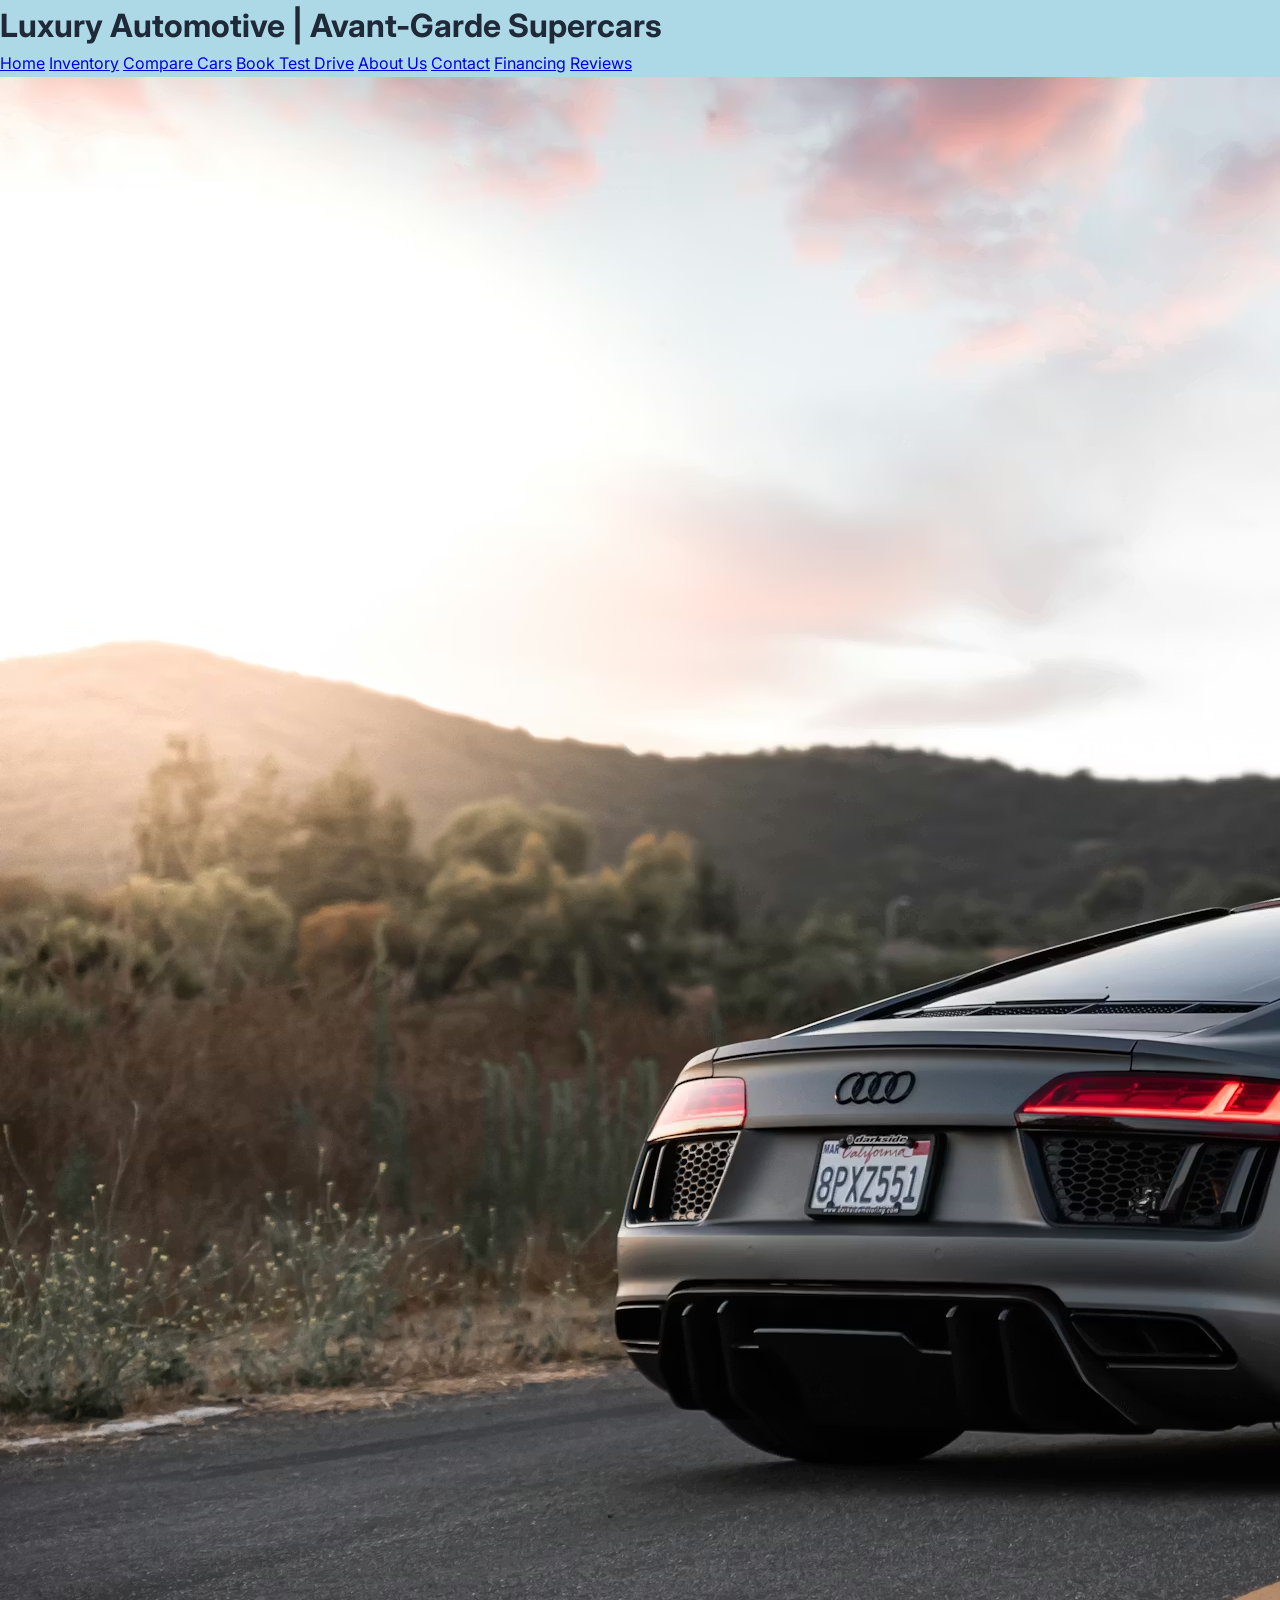
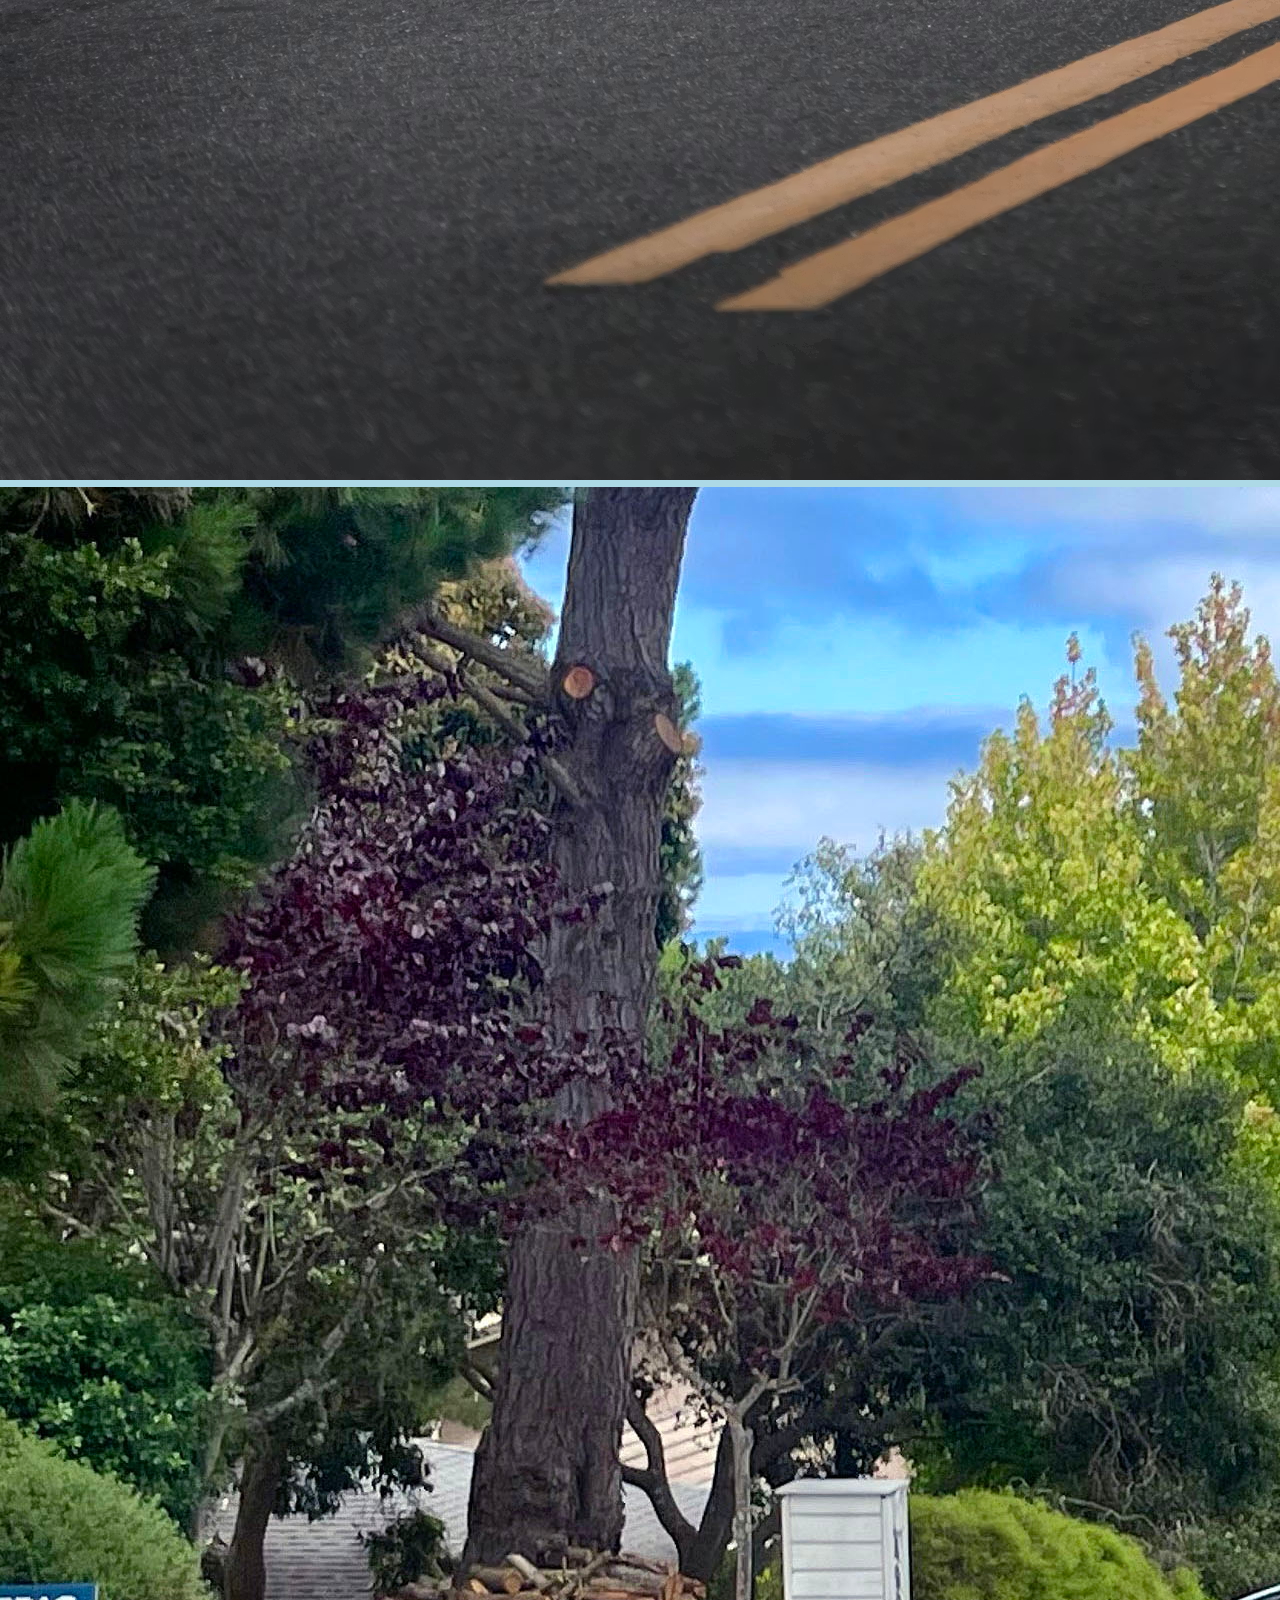
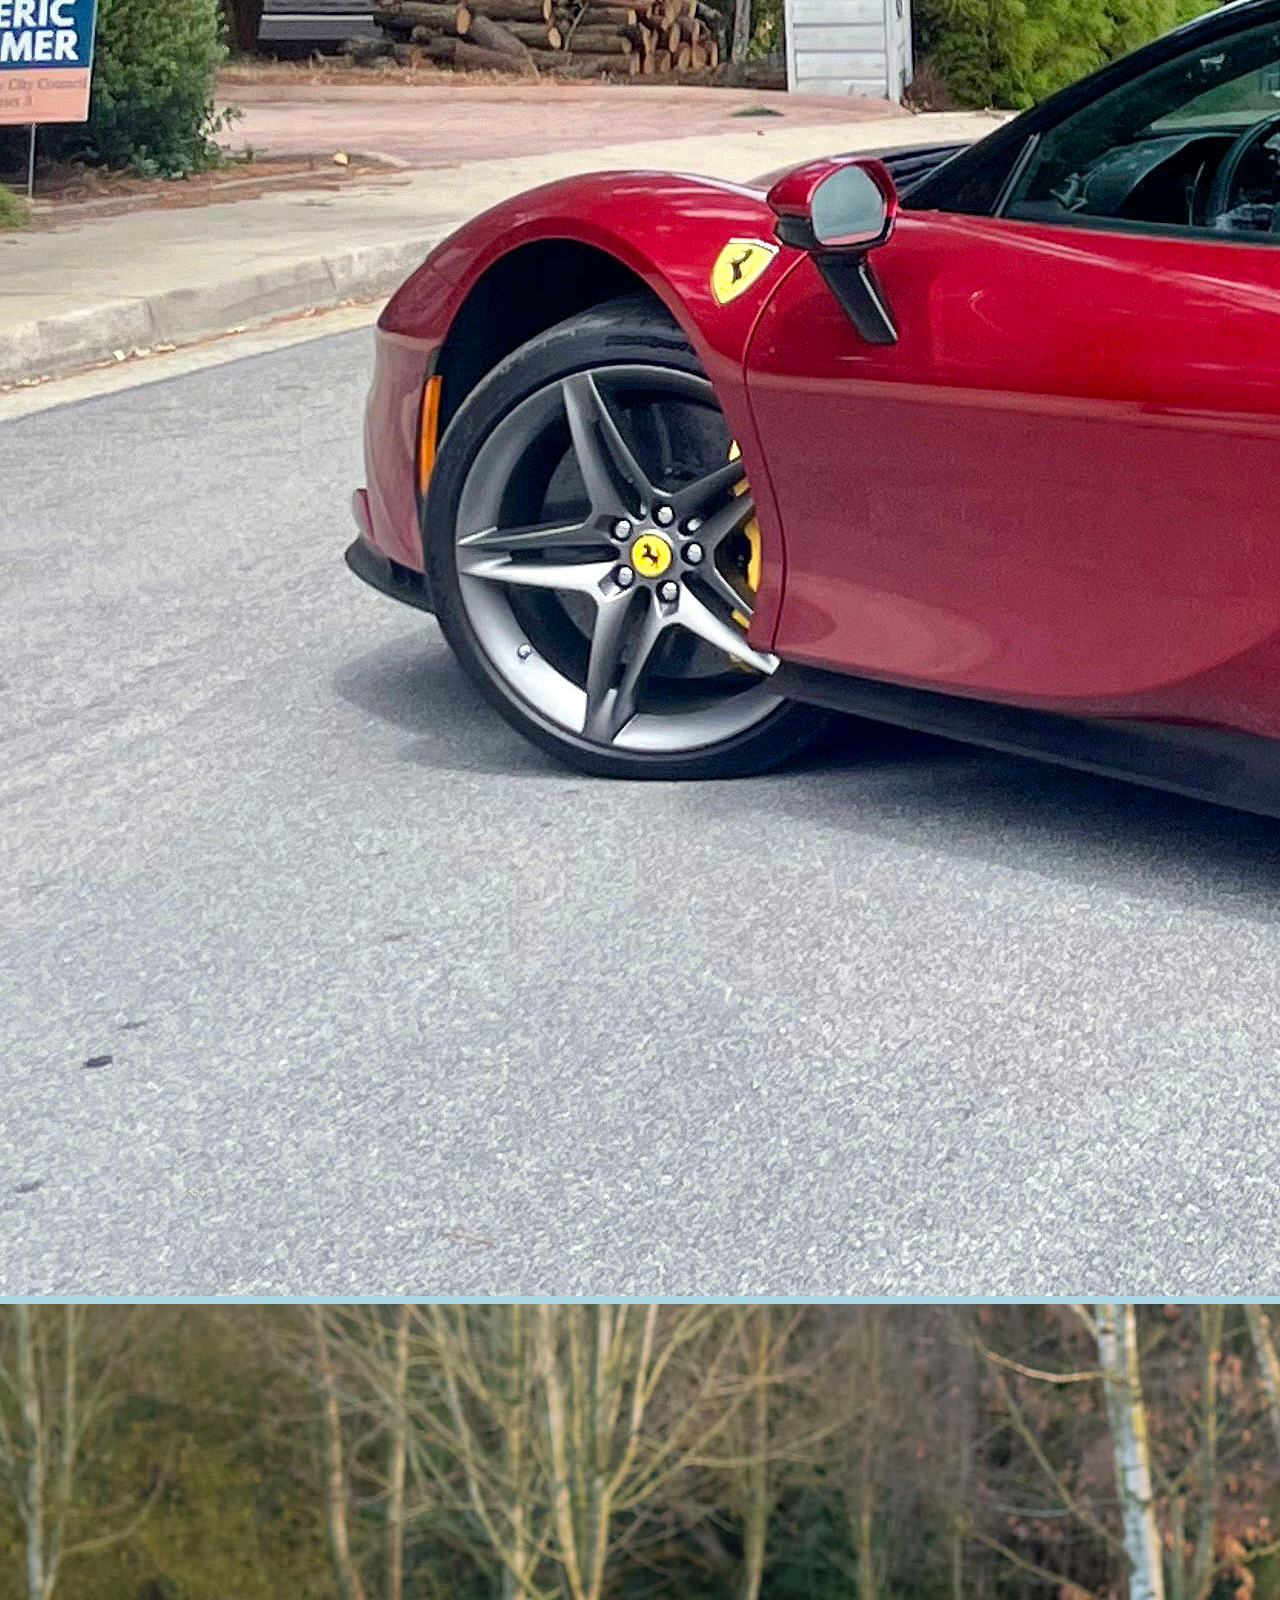
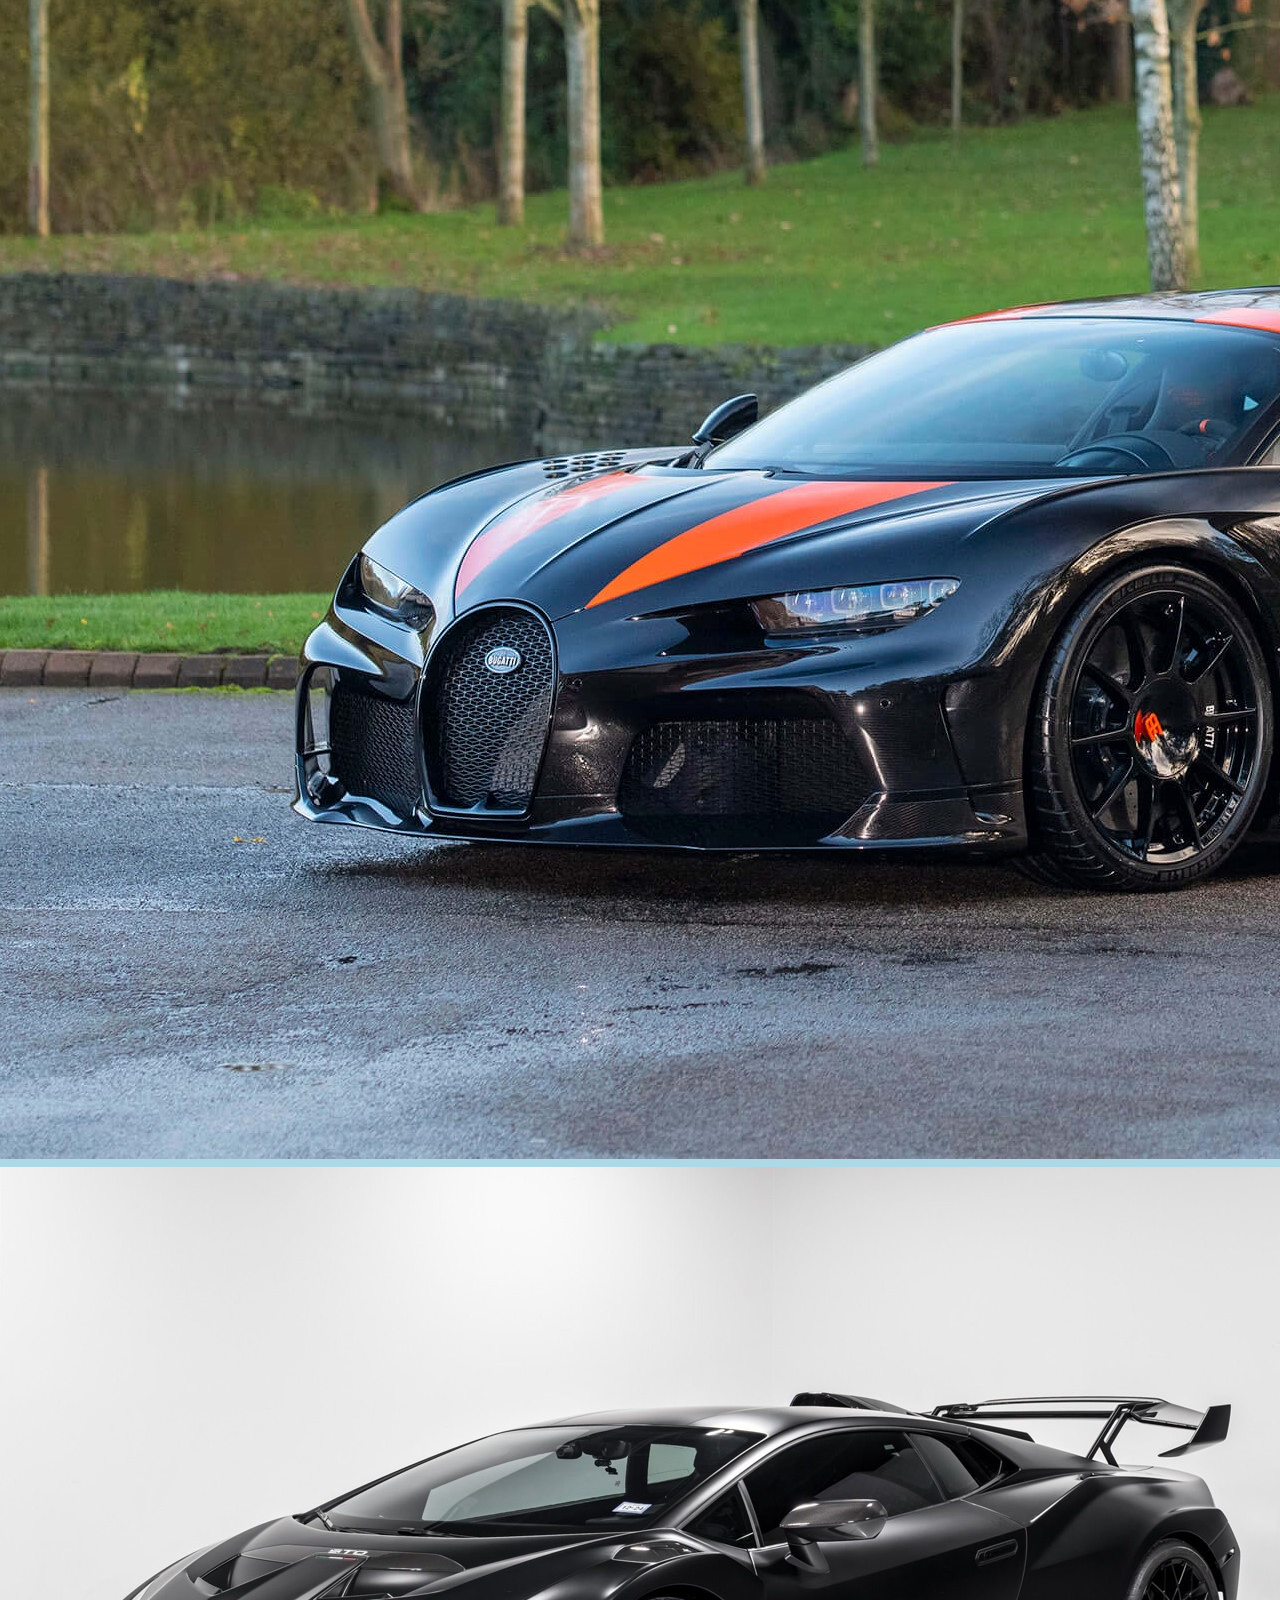
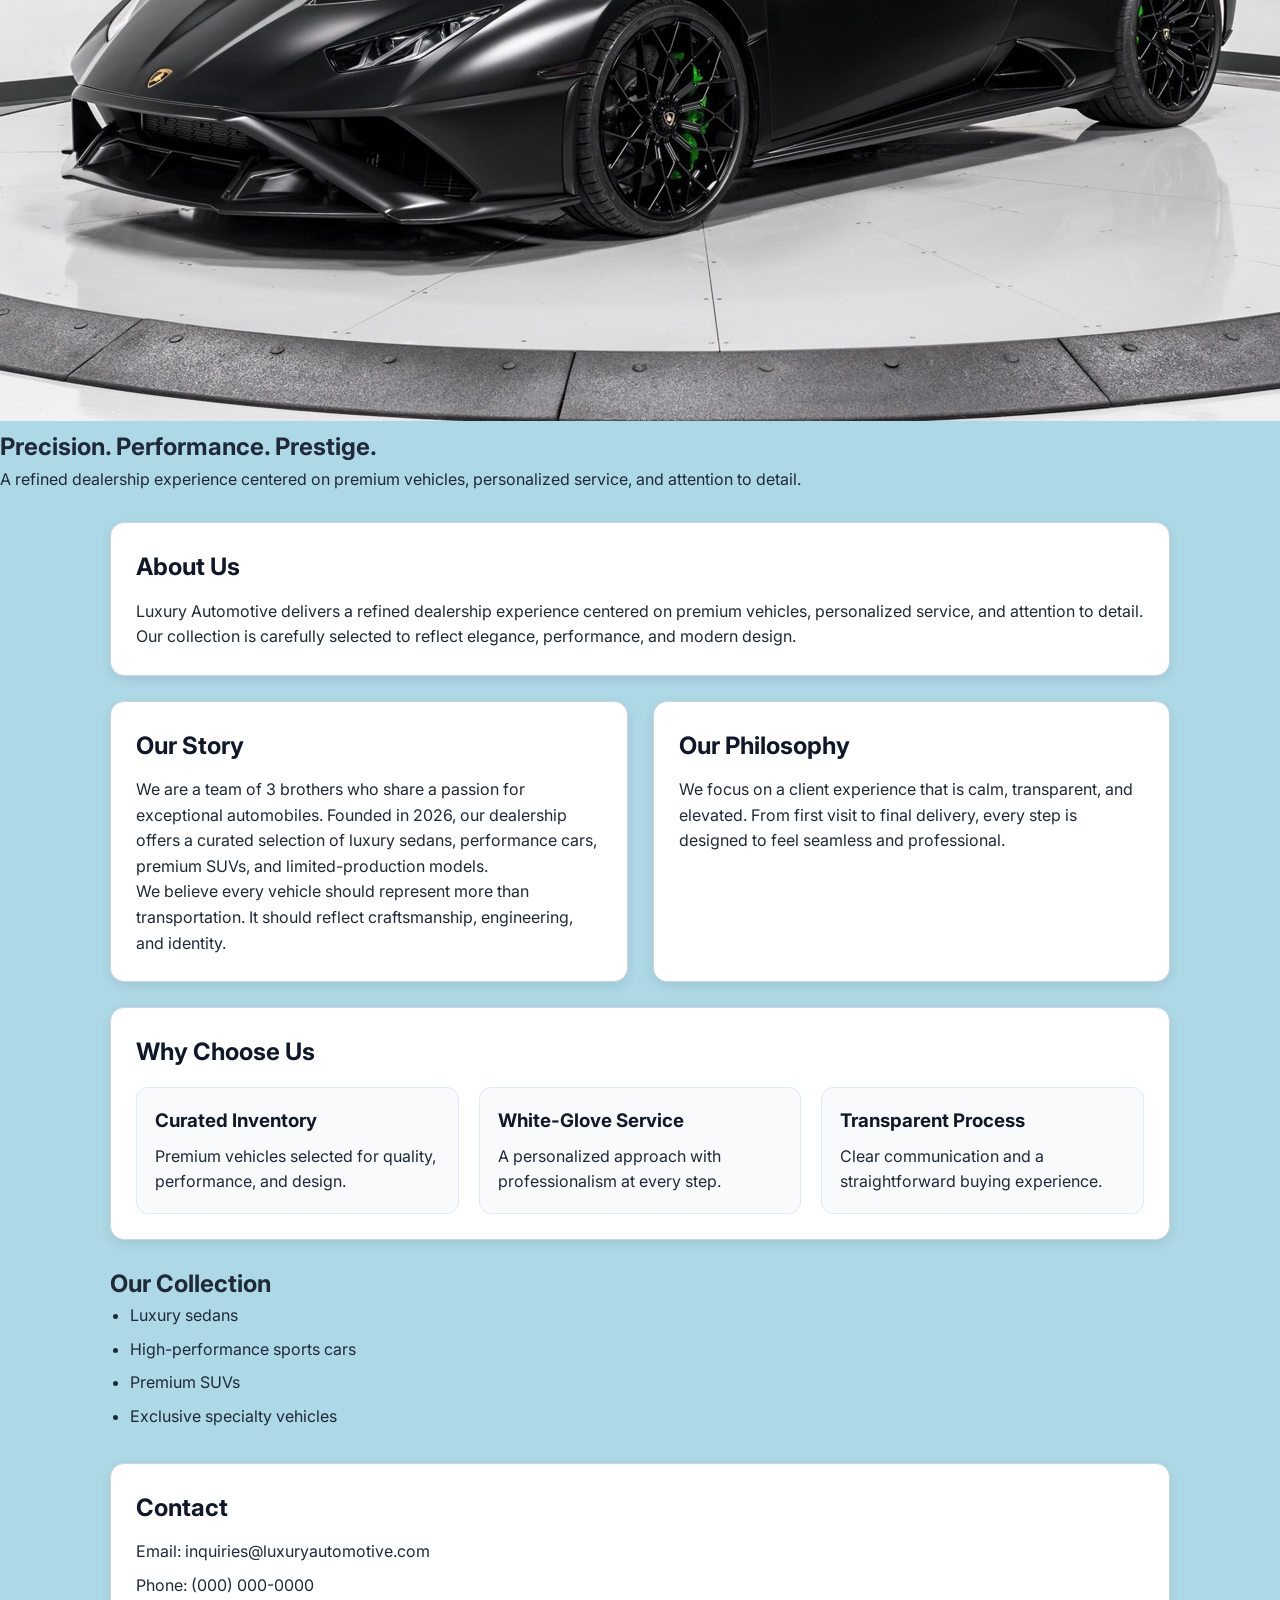
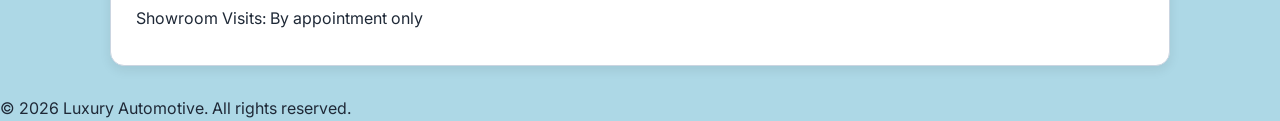
==== about-us.html @ faae44aa "Added some css styling, styled and modified the car details page / able to access from compare.html," ====
<!doctype html>
<html lang="en">
  <head>
    <meta charset="UTF-8" />
    <meta name="viewport" content="width=device-width, initial-scale=1.0" />
    <title>About Us | Luxury Automotive</title>
    <link rel="stylesheet" href="css/about-us.css" />
  </head>
  <body>
    <header>
      <h1>Luxury Automotive | Avant-Garde Supercars</h1>
      <nav>
        <a href="index.html">Home</a>
        <a href="inventory.html">Inventory</a>
        <a href="compare-cars.html">Compare Cars</a>
        <a href="test-drive-booking.html">Book Test Drive</a>
        <a href="about-us.html">About Us</a>
        <a href="contact.html">Contact</a>
        <a href="finance-calculator.html">Financing</a>
        <a href="reviews.html">Reviews</a>
      </nav>
    </header>

    <main>
      <section class="about-hero">
        <div class="slider-container">
          <div class="slider" data-slider>
            <img src="images/audir8.avif" alt="Audi R8" class="slide" />
            <img
              src="images/Ferrari SF90.jpg"
              alt="Ferrari SF90"
              class="slide"
            />
            <img
              src="images/Bugatti Chiron SuperSport 300+.jpg"
              alt="Bugatti Chiron SuperSport 300+"
              class="slide"
            />
            <img
              src="images/lambo STO.jpeg"
              alt="Lamborghini STO"
              class="slide"
            />
          </div>
        </div>

        <div class="hero-text-box">
          <h2>Precision. Performance. Prestige.</h2>
          <p>
            A refined dealership experience centered on premium vehicles,
            personalized service, and attention to detail.
          </p>
        </div>
      </section>

      <div class="container">
        <section class="intro card">
          <h2>About Us</h2>
          <p>
            Luxury Automotive delivers a refined dealership experience centered
            on premium vehicles, personalized service, and attention to detail.
            Our collection is carefully selected to reflect elegance,
            performance, and modern design.
          </p>
        </section>

        <section class="split-section">
          <article class="card">
            <h2>Our Story</h2>
            <p>
              We are a team of 3 brothers who share a passion for exceptional
              automobiles. Founded in 2026, our dealership offers a curated
              selection of luxury sedans, performance cars, premium SUVs, and
              limited-production models.
            </p>
            <p>
              We believe every vehicle should represent more than
              transportation. It should reflect craftsmanship, engineering, and
              identity.
            </p>
          </article>

          <article class="card">
            <h2>Our Philosophy</h2>
            <p>
              We focus on a client experience that is calm, transparent, and
              elevated. From first visit to final delivery, every step is
              designed to feel seamless and professional.
            </p>
          </article>
        </section>

        <section class="card">
          <h2>Why Choose Us</h2>
          <div class="features">
            <div class="feature-box">
              <h3>Curated Inventory</h3>
              <p>
                Premium vehicles selected for quality, performance, and design.
              </p>
            </div>
            <div class="feature-box">
              <h3>White-Glove Service</h3>
              <p>A personalized approach with professionalism at every step.</p>
            </div>
            <div class="feature-box">
              <h3>Transparent Process</h3>
              <p>Clear communication and a straightforward buying experience.</p>
            </div>
          </div>
        </section>

        <section class="cta-dark collection-section">
          <h2>Our Collection</h2>
          <ul class="collection-list">
            <li>Luxury sedans</li>
            <li>High-performance sports cars</li>
            <li>Premium SUVs</li>
            <li>Exclusive specialty vehicles</li>
          </ul>
        </section>

        <section class="card contact-card">
          <h2>Contact</h2>
          <p>Email: inquiries@luxuryautomotive.com</p>
          <p>Phone: (000) 000-0000</p>
          <p>Showroom Visits: By appointment only</p>
        </section>
      </div>
    </main>

    <footer>
      <p>&copy; 2026 Luxury Automotive. All rights reserved.</p>
    </footer>

    <script src="js/index.js"></script>
  </body>
</html>
---- css/about-us.css ----
@import url('https://fonts.googleapis.com/css2?family=Inter:wght@400;600;700&display=swap');


* {
    box-sizing: border-box;
    margin: 0;
    padding: 0;
}

body {
    background-color: lightblue;
    color: #1f2937;
    font-family: 'Inter', sans-serif;
    line-height: 1.6;
}

h1, h2, h3 {
    font-family: 'Inter', sans-serif;
}

.hero {
    background-color: #0f172a;
    color: white;
    padding: 60px 20px;
    text-align: center;
}

.hero-content p {
    margin-top: 10px;
    font-size: 1.1rem;
}

.top-nav {
    display: flex;
    justify-content: center;
    gap: 30px;
    background-color: white;
    padding: 15px 20px;
    border-bottom: 1px solid #cbd5e1;
}

.top-nav a {
    text-decoration: none;
    color: #0f172a;
    font-weight: 600;
}

.top-nav a:hover {
    text-decoration: underline;
}

.container {
    max-width: 1100px;
    margin: 30px auto;
    padding: 0 20px;
    display: flex;
    flex-direction: column;
    gap: 25px;
}

.card {
    background-color: white;
    padding: 25px;
    border-radius: 14px;
    border: 1px solid #cbd5e1;
    box-shadow: 0 4px 12px rgba(0, 0, 0, 0.08);
}

.card h2 {
    margin-bottom: 12px;
    color: #0f172a;
}

.split-section {
    display: flex;
    gap: 25px;
    flex-wrap: wrap;
}

.split-section .card {
    flex: 1 1 320px;
}

.features {
    display: flex;
    gap: 20px;
    flex-wrap: wrap;
    margin-top: 15px;
}

.feature-box {
    flex: 1 1 220px;
    background-color: #f8fafc;
    border: 1px solid #dbeafe;
    border-radius: 12px;
    padding: 18px;
}

.feature-box h3 {
    margin-bottom: 8px;
    color: #111827;
}

.collection-list {
    padding-left: 20px;
}

.collection-list li {
    margin-bottom: 8px;
}

.contact-card p {
    margin-bottom: 8px;
}

.footer {
    text-align: center;
    padding: 20px;
    margin-top: 30px;
    color: #0f172a;
    font-size: 0.95rem;
}
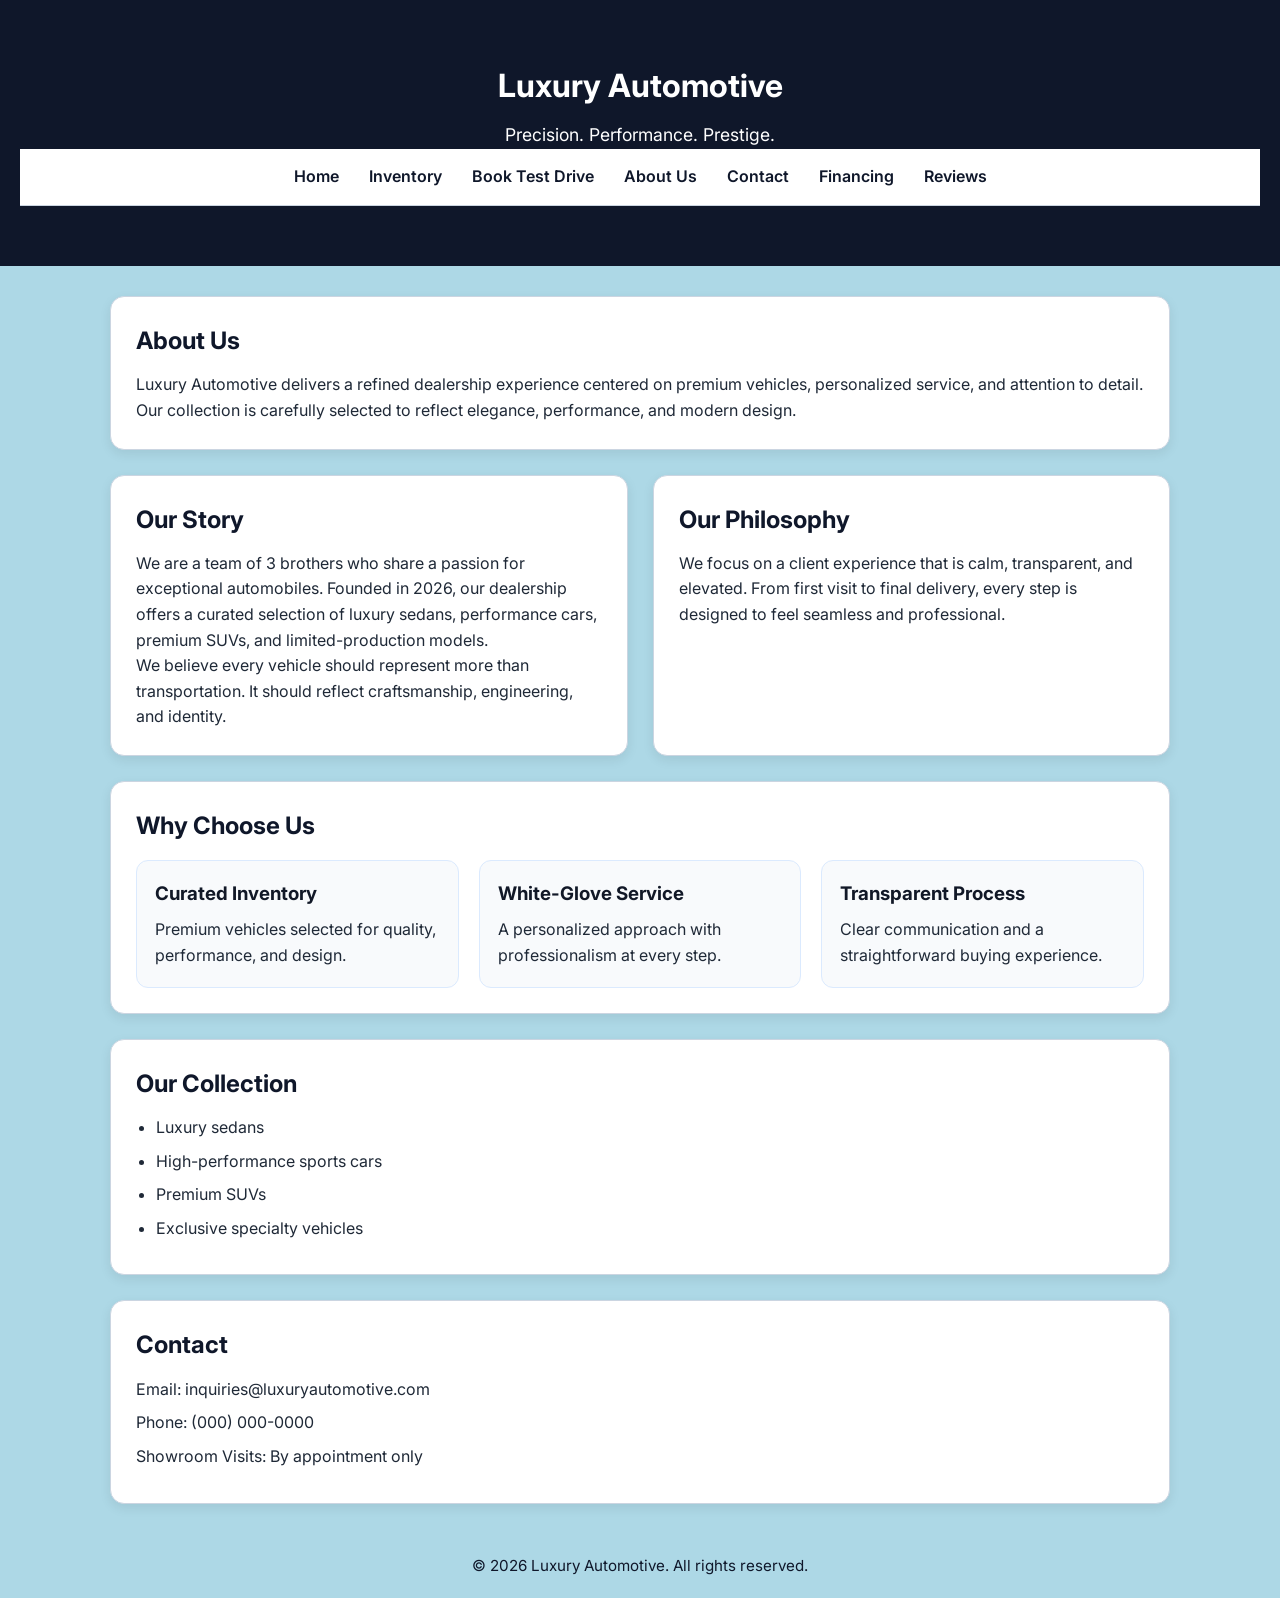
==== commit 98fb7554: "finished up car-details pages" ====
--- a/about-us.html
+++ b/about-us.html
@@ -7,12 +7,15 @@
     <link rel="stylesheet" href="css/about-us.css" />
   </head>
   <body>
-    <header>
-      <h1>Luxury Automotive | Avant-Garde Supercars</h1>
-      <nav>
+    <header class="hero">
+      <div class="hero-content">
+        <h1>Luxury Automotive</h1>
+        <p>Precision. Performance. Prestige.</p>
+      </div>
+
+      <nav class="top-nav">
         <a href="index.html">Home</a>
         <a href="inventory.html">Inventory</a>
-        <a href="compare-cars.html">Compare Cars</a>
         <a href="test-drive-booking.html">Book Test Drive</a>
         <a href="about-us.html">About Us</a>
         <a href="contact.html">Contact</a>
@@ -21,118 +24,84 @@
       </nav>
     </header>
 
-    <main>
-      <section class="about-hero">
-        <div class="slider-container">
-          <div class="slider" data-slider>
-            <img src="images/audir8.avif" alt="Audi R8" class="slide" />
-            <img
-              src="images/Ferrari SF90.jpg"
-              alt="Ferrari SF90"
-              class="slide"
-            />
-            <img
-              src="images/Bugatti Chiron SuperSport 300+.jpg"
-              alt="Bugatti Chiron SuperSport 300+"
-              class="slide"
-            />
-            <img
-              src="images/lambo STO.jpeg"
-              alt="Lamborghini STO"
-              class="slide"
-            />
+    <main class="container">
+      <section class="intro card">
+        <h2>About Us</h2>
+        <p>
+          <!--Add photos of black luxury supercar, maybe audi r8-->
+          Luxury Automotive delivers a refined dealership experience centered on
+          premium vehicles, personalized service, and attention to detail. Our
+          collection is carefully selected to reflect elegance, performance, and
+          modern design.
+        </p>
+      </section>
+
+      <section class="split-section">
+        <article class="card">
+          <h2>Our Story</h2>
+          <p>
+            <!--Add photos of our faces here-->
+            We are a team of 3 brothers who share a passion for exceptional
+            automobiles. Founded in 2026, our dealership offers a curated
+            selection of luxury sedans, performance cars, premium SUVs, and
+            limited-production models.
+          </p>
+          <p>
+            We believe every vehicle should represent more than transportation.
+            It should reflect craftsmanship, engineering, and identity.
+          </p>
+        </article>
+
+        <article class="card">
+          <h2>Our Philosophy</h2>
+          <p>
+            We focus on a client experience that is calm, transparent, and
+            elevated. From first visit to final delivery, every step is designed
+            to feel seamless and professional.
+          </p>
+        </article>
+      </section>
+
+      <section class="card">
+        <h2>Why Choose Us</h2>
+        <div class="features">
+          <div class="feature-box">
+            <h3>Curated Inventory</h3>
+            <p>
+              Premium vehicles selected for quality, performance, and design.
+            </p>
           </div>
-        </div>
-
-        <div class="hero-text-box">
-          <h2>Precision. Performance. Prestige.</h2>
-          <p>
-            A refined dealership experience centered on premium vehicles,
-            personalized service, and attention to detail.
-          </p>
+          <div class="feature-box">
+            <h3>White-Glove Service</h3>
+            <p>A personalized approach with professionalism at every step.</p>
+          </div>
+          <div class="feature-box">
+            <h3>Transparent Process</h3>
+            <p>Clear communication and a straightforward buying experience.</p>
+          </div>
         </div>
       </section>
 
-      <div class="container">
-        <section class="intro card">
-          <h2>About Us</h2>
-          <p>
-            Luxury Automotive delivers a refined dealership experience centered
-            on premium vehicles, personalized service, and attention to detail.
-            Our collection is carefully selected to reflect elegance,
-            performance, and modern design.
-          </p>
-        </section>
+      <section class="card">
+        <h2>Our Collection</h2>
+        <ul class="collection-list">
+          <li>Luxury sedans</li>
+          <li>High-performance sports cars</li>
+          <li>Premium SUVs</li>
+          <li>Exclusive specialty vehicles</li>
+        </ul>
+      </section>
 
-        <section class="split-section">
-          <article class="card">
-            <h2>Our Story</h2>
-            <p>
-              We are a team of 3 brothers who share a passion for exceptional
-              automobiles. Founded in 2026, our dealership offers a curated
-              selection of luxury sedans, performance cars, premium SUVs, and
-              limited-production models.
-            </p>
-            <p>
-              We believe every vehicle should represent more than
-              transportation. It should reflect craftsmanship, engineering, and
-              identity.
-            </p>
-          </article>
-
-          <article class="card">
-            <h2>Our Philosophy</h2>
-            <p>
-              We focus on a client experience that is calm, transparent, and
-              elevated. From first visit to final delivery, every step is
-              designed to feel seamless and professional.
-            </p>
-          </article>
-        </section>
-
-        <section class="card">
-          <h2>Why Choose Us</h2>
-          <div class="features">
-            <div class="feature-box">
-              <h3>Curated Inventory</h3>
-              <p>
-                Premium vehicles selected for quality, performance, and design.
-              </p>
-            </div>
-            <div class="feature-box">
-              <h3>White-Glove Service</h3>
-              <p>A personalized approach with professionalism at every step.</p>
-            </div>
-            <div class="feature-box">
-              <h3>Transparent Process</h3>
-              <p>Clear communication and a straightforward buying experience.</p>
-            </div>
-          </div>
-        </section>
-
-        <section class="cta-dark collection-section">
-          <h2>Our Collection</h2>
-          <ul class="collection-list">
-            <li>Luxury sedans</li>
-            <li>High-performance sports cars</li>
-            <li>Premium SUVs</li>
-            <li>Exclusive specialty vehicles</li>
-          </ul>
-        </section>
-
-        <section class="card contact-card">
-          <h2>Contact</h2>
-          <p>Email: inquiries@luxuryautomotive.com</p>
-          <p>Phone: (000) 000-0000</p>
-          <p>Showroom Visits: By appointment only</p>
-        </section>
-      </div>
+      <section class="card contact-card">
+        <h2>Contact</h2>
+        <p>Email: inquiries@luxuryautomotive.com</p>
+        <p>Phone: (000) 000-0000</p>
+        <p>Showroom Visits: By appointment only</p>
+      </section>
     </main>
 
-    <footer>
+    <footer class="footer">
       <p>&copy; 2026 Luxury Automotive. All rights reserved.</p>
     </footer>
-
-    <script src="js/index.js"></script>
   </body>
-</html>+</html>
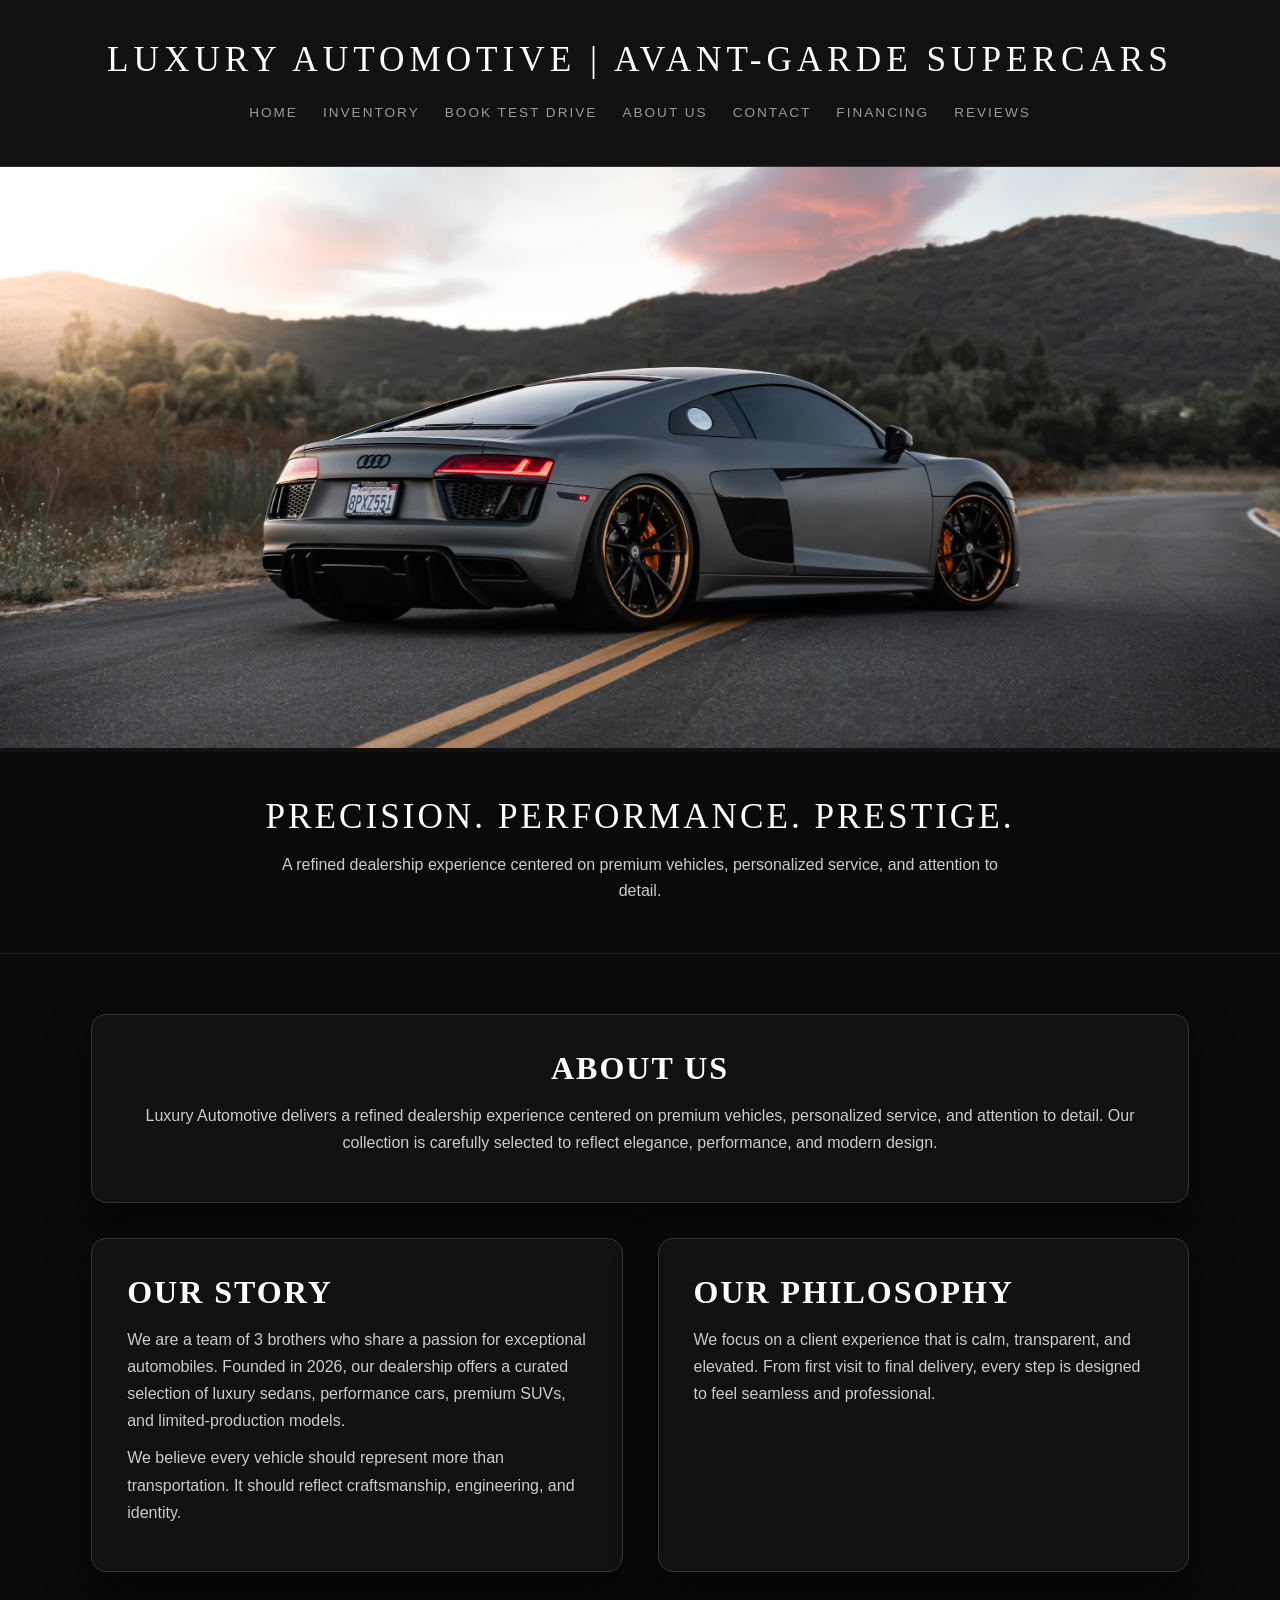
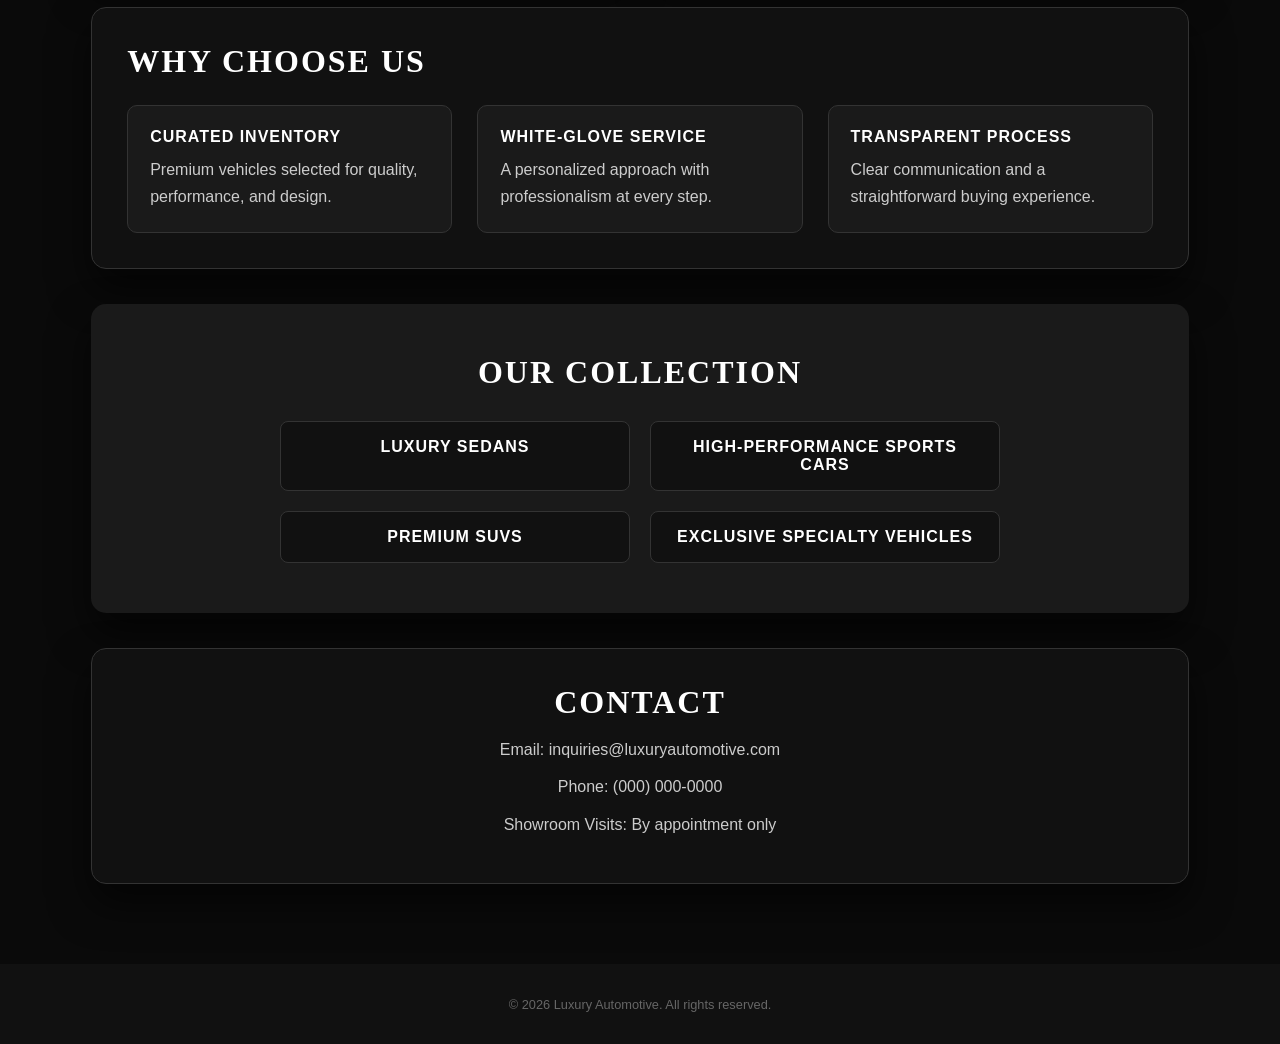
==== commit 3a7fda3a: "Added Max's about-us and contact pages" ====
--- a/about-us.html
+++ b/about-us.html
@@ -7,13 +7,9 @@
     <link rel="stylesheet" href="css/about-us.css" />
   </head>
   <body>
-    <header class="hero">
-      <div class="hero-content">
-        <h1>Luxury Automotive</h1>
-        <p>Precision. Performance. Prestige.</p>
-      </div>
-
-      <nav class="top-nav">
+    <header>
+      <h1>Luxury Automotive | Avant-Garde Supercars</h1>
+      <nav>
         <a href="index.html">Home</a>
         <a href="inventory.html">Inventory</a>
         <a href="test-drive-booking.html">Book Test Drive</a>
@@ -24,84 +20,120 @@
       </nav>
     </header>
 
-    <main class="container">
-      <section class="intro card">
-        <h2>About Us</h2>
-        <p>
-          <!--Add photos of black luxury supercar, maybe audi r8-->
-          Luxury Automotive delivers a refined dealership experience centered on
-          premium vehicles, personalized service, and attention to detail. Our
-          collection is carefully selected to reflect elegance, performance, and
-          modern design.
-        </p>
-      </section>
+    <main>
+      <section class="about-hero">
+        <div class="slider-container">
+          <div class="slider" data-slider>
+            <img src="images/audir8.avif" alt="Audi R8" class="slide" />
+            <img
+              src="images/Ferrari SF90.jpg"
+              alt="Ferrari SF90"
+              class="slide"
+            />
+            <img
+              src="images/Bugatti Chiron SuperSport 300+.jpg"
+              alt="Bugatti Chiron SuperSport 300+"
+              class="slide"
+            />
+            <img
+              src="images/lambo STO.jpeg"
+              alt="Lamborghini STO"
+              class="slide"
+            />
+          </div>
+        </div>
 
-      <section class="split-section">
-        <article class="card">
-          <h2>Our Story</h2>
+        <div class="hero-text-box">
+          <h2>Precision. Performance. Prestige.</h2>
           <p>
-            <!--Add photos of our faces here-->
-            We are a team of 3 brothers who share a passion for exceptional
-            automobiles. Founded in 2026, our dealership offers a curated
-            selection of luxury sedans, performance cars, premium SUVs, and
-            limited-production models.
+            A refined dealership experience centered on premium vehicles,
+            personalized service, and attention to detail.
           </p>
-          <p>
-            We believe every vehicle should represent more than transportation.
-            It should reflect craftsmanship, engineering, and identity.
-          </p>
-        </article>
-
-        <article class="card">
-          <h2>Our Philosophy</h2>
-          <p>
-            We focus on a client experience that is calm, transparent, and
-            elevated. From first visit to final delivery, every step is designed
-            to feel seamless and professional.
-          </p>
-        </article>
-      </section>
-
-      <section class="card">
-        <h2>Why Choose Us</h2>
-        <div class="features">
-          <div class="feature-box">
-            <h3>Curated Inventory</h3>
-            <p>
-              Premium vehicles selected for quality, performance, and design.
-            </p>
-          </div>
-          <div class="feature-box">
-            <h3>White-Glove Service</h3>
-            <p>A personalized approach with professionalism at every step.</p>
-          </div>
-          <div class="feature-box">
-            <h3>Transparent Process</h3>
-            <p>Clear communication and a straightforward buying experience.</p>
-          </div>
         </div>
       </section>
 
-      <section class="card">
-        <h2>Our Collection</h2>
-        <ul class="collection-list">
-          <li>Luxury sedans</li>
-          <li>High-performance sports cars</li>
-          <li>Premium SUVs</li>
-          <li>Exclusive specialty vehicles</li>
-        </ul>
-      </section>
+      <div class="container">
+        <section class="intro card">
+          <h2>About Us</h2>
+          <p>
+            Luxury Automotive delivers a refined dealership experience centered
+            on premium vehicles, personalized service, and attention to detail.
+            Our collection is carefully selected to reflect elegance,
+            performance, and modern design.
+          </p>
+        </section>
 
-      <section class="card contact-card">
-        <h2>Contact</h2>
-        <p>Email: inquiries@luxuryautomotive.com</p>
-        <p>Phone: (000) 000-0000</p>
-        <p>Showroom Visits: By appointment only</p>
-      </section>
+        <section class="split-section">
+          <article class="card">
+            <h2>Our Story</h2>
+            <p>
+              We are a team of 3 brothers who share a passion for exceptional
+              automobiles. Founded in 2026, our dealership offers a curated
+              selection of luxury sedans, performance cars, premium SUVs, and
+              limited-production models.
+            </p>
+            <p>
+              We believe every vehicle should represent more than
+              transportation. It should reflect craftsmanship, engineering, and
+              identity.
+            </p>
+          </article>
+
+          <article class="card">
+            <h2>Our Philosophy</h2>
+            <p>
+              We focus on a client experience that is calm, transparent, and
+              elevated. From first visit to final delivery, every step is
+              designed to feel seamless and professional.
+            </p>
+          </article>
+        </section>
+
+        <section class="card">
+          <h2>Why Choose Us</h2>
+          <div class="features">
+            <div class="feature-box">
+              <h3>Curated Inventory</h3>
+              <p>
+                Premium vehicles selected for quality, performance, and design.
+              </p>
+            </div>
+            <div class="feature-box">
+              <h3>White-Glove Service</h3>
+              <p>A personalized approach with professionalism at every step.</p>
+            </div>
+            <div class="feature-box">
+              <h3>Transparent Process</h3>
+              <p>
+                Clear communication and a straightforward buying experience.
+              </p>
+            </div>
+          </div>
+        </section>
+
+        <section class="cta-dark collection-section">
+          <h2>Our Collection</h2>
+          <ul class="collection-list">
+            <li>Luxury sedans</li>
+            <li>High-performance sports cars</li>
+            <li>Premium SUVs</li>
+            <li>Exclusive specialty vehicles</li>
+          </ul>
+        </section>
+
+        <section class="card contact-card">
+          <h2>Contact</h2>
+          <p>Email: inquiries@luxuryautomotive.com</p>
+          <p>Phone: (000) 000-0000</p>
+          <p>Showroom Visits: By appointment only</p>
+        </section>
+      </div>
     </main>
 
-    <footer class="footer">
+    <footer>
       <p>&copy; 2026 Luxury Automotive. All rights reserved.</p>
     </footer>
+
+    <script src="js/index.js"></script>
   </body>
 </html>
--- a/css/about-us.css
+++ b/css/about-us.css
@@ -1,80 +1,146 @@
-@import url('https://fonts.googleapis.com/css2?family=Inter:wght@400;600;700&display=swap');
-
-
 * {
     box-sizing: border-box;
+}
+
+body {
+    background-color: #0a0a0a;
+    color: white;
     margin: 0;
-    padding: 0;
-}
-
-body {
-    background-color: lightblue;
-    color: #1f2937;
-    font-family: 'Inter', sans-serif;
-    line-height: 1.6;
-}
-
-h1, h2, h3 {
-    font-family: 'Inter', sans-serif;
-}
-
-.hero {
-    background-color: #0f172a;
-    color: white;
-    padding: 60px 20px;
+    font-family: 'Helvetica Neue', Helvetica, Arial, sans-serif;
     text-align: center;
-}
-
-.hero-content p {
-    margin-top: 10px;
-    font-size: 1.1rem;
-}
-
-.top-nav {
+    overflow-x: hidden;  
+}
+
+
+header {
+    background-color: #111;
+    color: white;
+    padding: 40px 0;
+    border-bottom: 1px solid #333;
+}
+
+h1 {
+    font-family: 'Georgia', serif;
+    font-size: 2.2rem;
+    letter-spacing: 5px;
+    text-transform: uppercase;
+    margin: 0 0 25px 0;
+    font-weight: 300;
+}
+
+nav {
     display: flex;
     justify-content: center;
-    gap: 30px;
-    background-color: white;
-    padding: 15px 20px;
-    border-bottom: 1px solid #cbd5e1;
-}
-
-.top-nav a {
-    text-decoration: none;
-    color: #0f172a;
-    font-weight: 600;
-}
-
-.top-nav a:hover {
-    text-decoration: underline;
-}
-
-.container {
-    max-width: 1100px;
-    margin: 30px auto;
-    padding: 0 20px;
-    display: flex;
-    flex-direction: column;
-    gap: 25px;
-}
-
-.card {
-    background-color: white;
-    padding: 25px;
-    border-radius: 14px;
-    border: 1px solid #cbd5e1;
-    box-shadow: 0 4px 12px rgba(0, 0, 0, 0.08);
-}
-
-.card h2 {
-    margin-bottom: 12px;
-    color: #0f172a;
-}
-
-.split-section {
-    display: flex;
     gap: 25px;
     flex-wrap: wrap;
+    padding: 0 20px;
+}
+
+nav a {
+    color: #999;
+    text-decoration: none;
+    text-transform: uppercase;
+    font-size: 0.85rem;
+    letter-spacing: 2px;
+    transition: all 0.3s ease;
+    padding-bottom: 5px;
+    border-bottom: 1px solid transparent;
+}
+
+nav a:hover {
+    color: white;
+    border-bottom: 1px solid white;
+}
+
+
+.slider-container {
+    width: 100vw;
+    margin: 0;
+    overflow: hidden;
+    position: relative;
+    background-color: #000;
+}
+
+.slider {
+    display: flex;
+    width: 400%;
+    transition: transform 1s cubic-bezier(0.4, 0, 0.2, 1); 
+}
+
+.slide {
+    width: 25%;
+    height: 65vh;
+    object-fit: cover;
+    border-bottom: 4px solid #111;
+}
+
+.hero-text-box {
+    background-color: #0a0a0a;
+    padding: 45px 4% 50px;
+    border-bottom: 1px solid #222;
+}
+
+.hero-text-box h2 {
+    font-family: 'Georgia', serif;
+    font-size: 2.2rem;
+    text-transform: uppercase;
+    letter-spacing: 3px;
+    margin: 0 0 15px 0;
+    color: white;
+    font-weight: 300;
+}
+
+.hero-text-box p {
+    max-width: 760px;
+    margin: 0 auto;
+    color: #ccc;
+    line-height: 1.6;
+}
+
+/* --- About Page Layout --- */
+.container {
+    max-width: 1200px;
+    margin: 0 auto;
+    padding: 60px 4% 80px 4%;
+    display: flex;
+    flex-direction: column;
+    gap: 35px;
+}
+
+.card {
+    background: #111;
+    color: white;
+    border-radius: 15px;
+    padding: 35px;
+    box-shadow: 0 20px 40px rgba(0, 0, 0, 0.6);
+    border: 1px solid #333;
+    text-align: left;
+}
+
+.card h2 {
+    font-family: 'Georgia', serif;
+    font-size: 2rem;
+    text-transform: uppercase;
+    letter-spacing: 2px;
+    margin: 0 0 15px 0;
+    color: white;
+}
+
+.card p {
+    color: #ccc;
+    line-height: 1.7;
+    margin: 10px 0;
+    font-size: 1rem;
+}
+
+.intro {
+    text-align: center;
+}
+
+.split-section {
+    display: flex;
+    gap: 35px;
+    flex-wrap: wrap;
 }
 
 .split-section .card {
@@ -83,40 +149,111 @@
 
 .features {
     display: flex;
-    gap: 20px;
+    gap: 25px;
     flex-wrap: wrap;
-    margin-top: 15px;
+    margin-top: 25px;
 }
 
 .feature-box {
     flex: 1 1 220px;
-    background-color: #f8fafc;
-    border: 1px solid #dbeafe;
-    border-radius: 12px;
-    padding: 18px;
+    background-color: #1a1a1a;
+    border: 1px solid #333;
+    border-radius: 10px;
+    padding: 22px;
 }
 
 .feature-box h3 {
-    margin-bottom: 8px;
-    color: #111827;
+    margin: 0 0 10px 0;
+    color: white;
+    text-transform: uppercase;
+    letter-spacing: 1px;
+    font-size: 1rem;
+}
+
+.feature-box p {
+    margin: 0;
+}
+
+
+.cta-dark {
+    background-color: #1a1a1a;
+    color: white;
+    padding: 50px 35px;
+    border-radius: 15px;
+    box-shadow: 0 20px 40px rgba(0, 0, 0, 0.6);
+}
+
+.collection-section h2 {
+    font-family: 'Georgia', serif;
+    font-size: 2rem;
+    text-transform: uppercase;
+    letter-spacing: 2px;
+    margin: 0 0 30px 0;
+    color: white;
 }
 
 .collection-list {
-    padding-left: 20px;
+    display: grid;
+    grid-template-columns: repeat(2, minmax(0, 1fr));
+    gap: 20px;
+    max-width: 720px;
+    margin: 0 auto;
+    padding: 0;
+    list-style: none;
 }
 
 .collection-list li {
-    margin-bottom: 8px;
-}
-
-.contact-card p {
-    margin-bottom: 8px;
-}
-
-.footer {
+    background-color: #111;
+    color: white;
+    border: 1px solid #333;
+    border-radius: 8px;
+    padding: 16px;
+    text-transform: uppercase;
+    letter-spacing: 1px;
+    font-weight: bold;
+}
+
+.contact-card {
     text-align: center;
-    padding: 20px;
-    margin-top: 30px;
-    color: #0f172a;
-    font-size: 0.95rem;
-}+}
+
+
+footer {
+    background-color: #111;
+    color: #666;
+    padding: 20px 0;
+    font-size: 0.8rem;
+}
+
+@media (max-width: 1000px) {
+    .split-section,
+    .features {
+        flex-direction: column;
+    }
+
+    .slide {
+        height: 50vh;
+    }
+}
+
+@media (max-width: 700px) {
+    h1 {
+        font-size: 1.5rem;
+        letter-spacing: 3px;
+        padding: 0 20px;
+    }
+
+    nav {
+        gap: 16px;
+    }
+
+    .hero-text-box h2,
+    .card h2,
+    .collection-section h2 {
+        font-size: 1.5rem;
+    }
+
+    .collection-list {
+        grid-template-columns: 1fr;
+    }
+}
